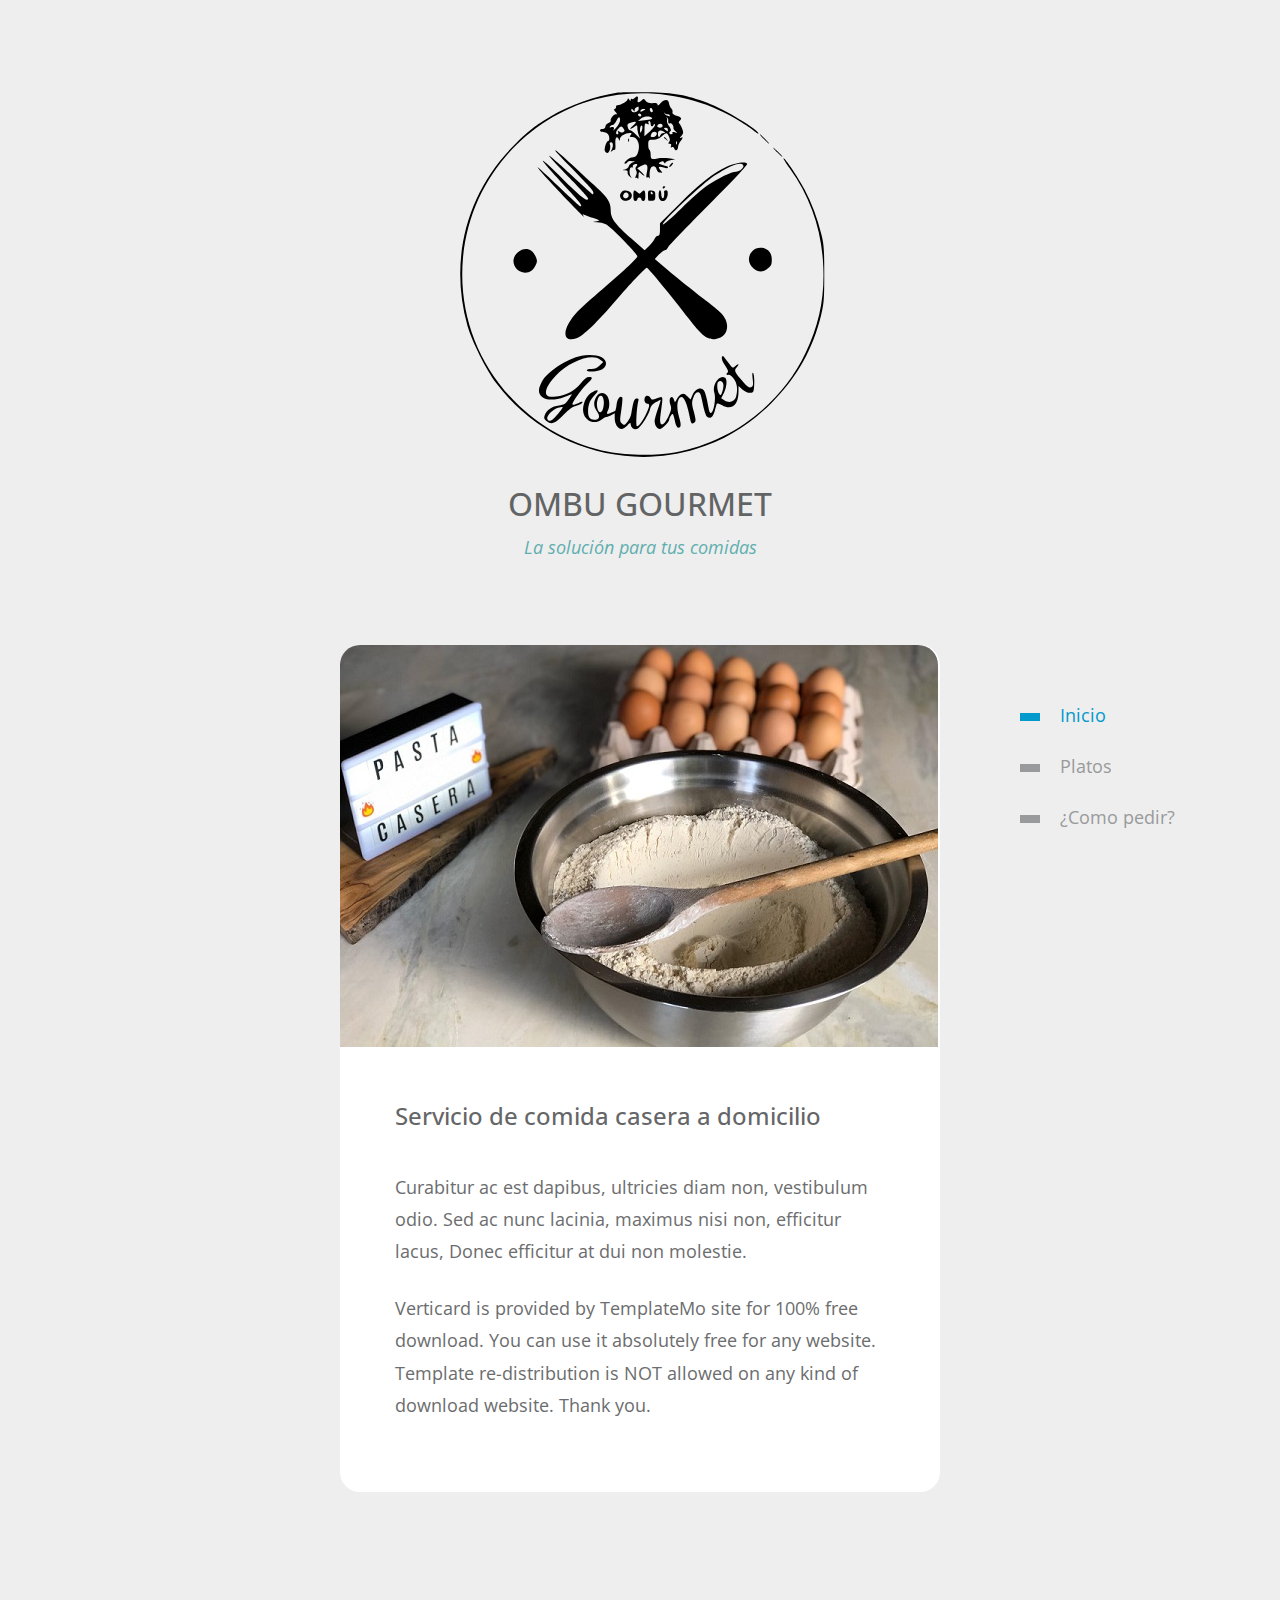
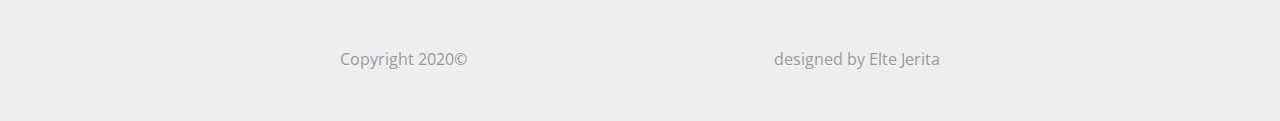
==== index.html @ eec0f23e "Update index.html" ====
<!DOCTYPE html>
<html lang="en">

<head>
  <meta charset="UTF-8" />
  <meta name="viewport" content="width=device-width, initial-scale=1.0" />
  <meta http-equiv="X-UA-Compatible" content="ie=edge" />
  <title>Ombu Gourmet</title>
  <link rel = "icon" href =  
"img/logoOmbuGourmet.svg" 
        type = "image/x-icon">

  <link rel="stylesheet" href="https://fonts.googleapis.com/css?family=Open+Sans:400,600" />
  <link rel="stylesheet" href="css/bootstrap.min.css" />
  <link rel="stylesheet" href="css/templatemo-style.css" />

</head>

<body>
  <div class="tm-page-container mx-auto">
    <header class="tm-header text-center">
      <div class="img-fluid"><img class="img-fluid" src="img/logoOmbuGourmet.svg" alt=""></div>
      <h1 class="tm-title text-uppercase">Ombu Gourmet</h1>
      <p class="tm-primary-color"><i>La solución para tus comidas</i></p>
    </header>

    <section class="tm-section">
      <nav class="tm-nav">
        <ul>
          <li class="active">
            <a href="index.html"><span class="tm-nav-deco"></span>Inicio</a>
          </li>
          <li>
            <a href="gallery.html"><span class="tm-nav-deco"></span>Platos</a>
          </li>
          <li>
            <a href="contact.html"><span class="tm-nav-deco"></span>¿Como pedir?</a>
          </li>
        </ul>
      </nav>
      <div class="tm-content-container">
        <figure class="mb-0">
          <img src="img/img-2.jpg" alt="Image" class="img-fluid tm-img" />
        </figure>
        <div class="tm-content">
          <h2 class="tm-page-title">Servicio de comida casera a domicilio</h2>
          <p class="mb-4">
            Curabitur ac est dapibus, ultricies diam non, vestibulum odio. Sed
            ac nunc lacinia, maximus nisi non, efficitur lacus, Donec efficitur
            at dui non molestie.
          </p>
          <p>
            Verticard is provided by TemplateMo site for 100% free download. You can use it absolutely free for any website. Template re-distribution is NOT allowed on any kind of download website. Thank you.
          </p>
        </div>
      </div>
    </section>

    <footer>
      <span>Copyright 2020©</span>
      <span>designed by Elte Jerita</span>
    </footer>
  </div>
</body>

</html>
---- css/templatemo-style.css ----
/*
Verticard Template
https://templatemo.com/tm-533-verticard
*/

body {
  font-family: "Open Sans", Arial, Helvetica, sans-serif;
  font-size: 18px;
  font-weight: 400;
  overflow-x: hidden;
  background-color: #eeeeee;
  color: #6C6D6E;
}

a {
  transition: all 0.3s ease;
}

a:hover,
a:focus {
  text-decoration: none;
}

p {
  line-height: 1.8;
}

.tm-primary-color {
  color: #61AEAE;
}

.tm-secondary-color {
  color: #0099CC;
}


.tm-page-container {
  max-width: 600px;
  width: 100%;  
}

.tm-section {
  margin-bottom: 155px;
  position: relative;
}

.tm-content-container {      
  border-radius: 20px;
  background-color: white;
}

.tm-nav {
  position: absolute;
  right: -250px;
  top: 45px;
}

.tm-nav > ul > li {
  list-style: none;
}

.tm-nav > ul > li > a {
  display: block;
  padding: 12px 15px;
  color: #999A9B;
}

.tm-nav > ul > li.active > a,
.tm-nav > ul > li > a:hover,
.tm-nav > ul > li > a:focus {
  color: #0299CC;
}

.tm-nav-deco {
  display: inline-block;
  width: 20px;
  height: 8px;
  background-color: #999A9B;
  vertical-align: middle;
  margin-right: 20px;
}

.tm-nav > ul > li.active > a > .tm-nav-deco,
.tm-nav > ul > li:hover > a > .tm-nav-deco
 {
  background-color: #0299CC;
}

.tm-content {  
  padding: 55px;
}

.tm-header {
  padding: 65px 15px;
}

.tm-title {
  font-size: 2rem;
  color: #626364;
}

.tm-page-title {
  font-size: 1.5rem;
  margin-bottom: 40px;
  color: #656667;
}

.tm-img {
  border-top-left-radius: 20px;
  border-top-right-radius: 20px;  
}

footer {
  font-size: 1rem;
  display: flex;
  justify-content: space-between;
  padding-bottom: 50px;
  color: #9A9B9C;
}

.tm-footer-link {
  color: #9A9B9C;
}

/* 
  Gallery Item Hover Effect
  https://tympanus.net/codrops/2014/06/19/ideas-for-subtle-hover-effects/
*/

/* Common style */
.tm-gallery-item figure {
	position: relative;	
	overflow: hidden;
	margin-bottom: 0;
	background: #3085a3;
	text-align: center;
	cursor: pointer;
}

.tm-gallery-item figure img {
	position: relative;
	display: block;
	min-height: 100%;
	max-width: 100%;
	opacity: 0.8;
}

.tm-gallery-item figure figcaption {
	color: #fff;
	text-transform: uppercase;
	font-size: 1.25em;
	-webkit-backface-visibility: hidden;
	backface-visibility: hidden;
}

.tm-gallery-item figure figcaption::before,
.tm-gallery-item figure figcaption::after {
	pointer-events: none;
}

.tm-gallery-item figure figcaption,
.tm-gallery-item figure figcaption > a {
	position: absolute;
	top: 0;
	left: 0;
	width: 100%;
	height: 100%;
}

/* Anchor will cover the whole item by default */
/* For some effects it will show as a button */
.tm-gallery-item figure figcaption > a {
	z-index: 1000;
	text-indent: 200%;
	white-space: nowrap;
	font-size: 0;
	opacity: 0;
}

.tm-gallery-item figure h2 {
	word-spacing: -0.15em;
	font-weight: 300;
}

.tm-gallery-item figure h2 span {	font-weight: 800; }

.tm-gallery-item figure h2,
.tm-gallery-item figure p {
	margin: 0;
}

.tm-gallery-item figure p {
	letter-spacing: 1px;
	font-size: 60.5%;
	max-width: 200px;
	margin: 0 auto;
}

/*---------------*/
/***** Bubba *****/
/*---------------*/

figure.effect-bubba {	background: #9e5406; }

figure.effect-bubba img {
	opacity: 1;
	-webkit-transition: opacity 0.35s;
	transition: opacity 0.35s;
}

figure.effect-bubba:hover img {
	opacity: 0.4;
}

figure.effect-bubba figcaption::before,
figure.effect-bubba figcaption::after {
	position: absolute;
	top: 15px;
	right: 15px;
	bottom: 15px;
	left: 15px;
	content: '';
	opacity: 0;
	-webkit-transition: opacity 0.35s, -webkit-transform 0.35s;
	transition: opacity 0.35s, transform 0.35s;
}

figure.effect-bubba figcaption::before {
	border-top: 1px solid #fff;
	border-bottom: 1px solid #fff;
	-webkit-transform: scale(0,1);
	transform: scale(0,1);
}

figure.effect-bubba figcaption::after {
	border-right: 1px solid #fff;
	border-left: 1px solid #fff;
	-webkit-transform: scale(1,0);
	transform: scale(1,0);
}

figure.effect-bubba h2 {
	font-size: 1.5rem;	
	-webkit-transition: -webkit-transform 0.35s;
	transition: transform 0.35s;
	-webkit-transform: translate3d(0,-5px,0);
	transform: translate3d(0,-5px,0);
	opacity: 0;
}

figure.effect-bubba p {
	width: 100%;
	padding: 10px;
	opacity: 0;
	-webkit-transition: opacity 0.35s, -webkit-transform 0.35s;
	transition: opacity 0.35s, transform 0.35s;
	-webkit-transform: translate3d(0,20px,0);
	transform: translate3d(0,20px,0);
}

figure.effect-bubba:hover figcaption::before,
figure.effect-bubba:hover figcaption::after {
	opacity: 1;
	-webkit-transform: scale(1);
	transform: scale(1);
}

figure.effect-bubba:hover h2,
figure.effect-bubba:hover p {
	opacity: 1;
	-webkit-transform: translate3d(0,0,0);
	transform: translate3d(0,0,0);
}

.tm-gallery {
  margin-top: 40px;
  margin-left: -30px;
  margin-right: -30px;
  margin-bottom: -20px;
}

.tm-gallery-item {
	margin-top: 15px;
	margin-bottom: 15px;
	max-width: 270px;
}

.tm-content-2 {
	padding-left: 45px;
	padding-right: 45px;
}

figcaption {
	display: flex;
	flex-direction: column;
	align-items: center;
	justify-content: center;
}

.tm-img-overlay-wrap {
	position: relative;
	min-height: 280px;
	background-image: url(../img/contact.jpg);
	background-repeat: no-repeat;
	background-size: cover;
	border-top-left-radius: 20px;
	border-top-right-radius: 20px;
}

.tm-img-overlay {
	border-top-left-radius: 20px;
	border-top-right-radius: 20px;
	position: absolute;
	top: 0;
	left: 0;
	width: 100%;
	height: 100%;
	background-color: rgba(0,0,0,0.5);
}

.tm-img-overlay-text {
	position: relative;
	z-index: 1000;
}

.tm-contact-form {
	max-width: 380px;
}

.form-group {
	margin-bottom: 35px;
}

.btn {
	font-size: 1.1rem;
	padding: 10px 35px;
	border: none;
}

.btn-primary {
	background-color: #9999CC;
}

.btn-primary:hover,
.btn-primary:focus {
	background-color: #9a9afc;
}

.tm-small {
	font-size: 90%;
}

@media (max-width: 945px) {
  .tm-nav {
    position: static;
  }

  .tm-page-container {
    padding-left: 15px;
    padding-right: 15px;
  }
}

@media (max-width: 575px) {
	.tm-gallery-item {
		max-width: 100%;
		height: auto;
	}
}

@media (max-width: 480px) {
  footer {
    display: block;
  }

  footer span {
    display: block;
    padding: 15px;
  }
}
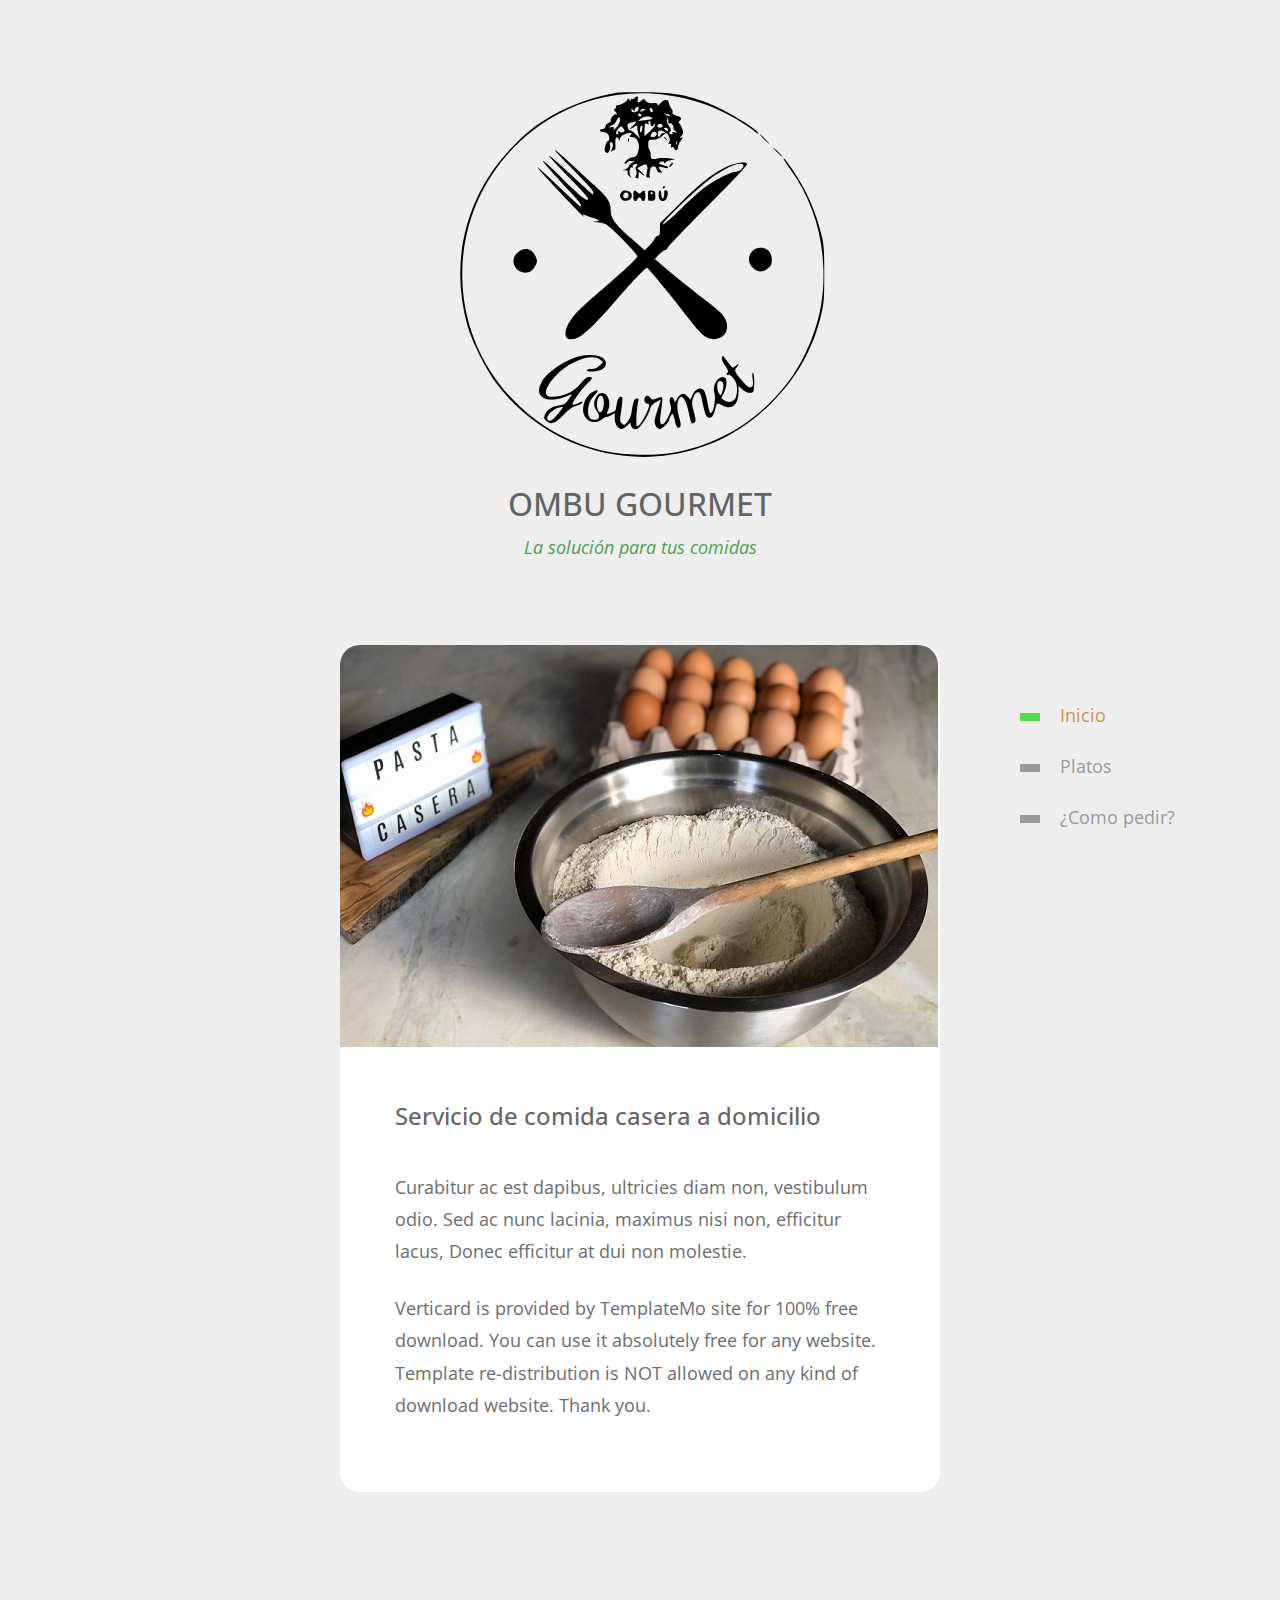
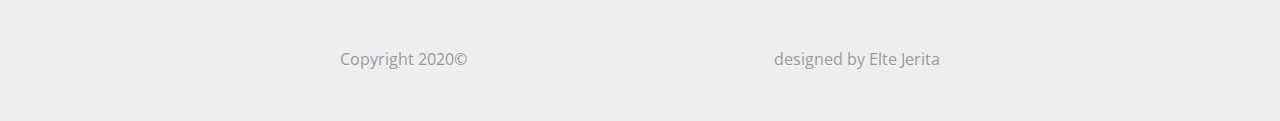
==== commit 2c28028d: "Change color" ====
--- a/index.html
+++ b/index.html
@@ -6,9 +6,7 @@
   <meta name="viewport" content="width=device-width, initial-scale=1.0" />
   <meta http-equiv="X-UA-Compatible" content="ie=edge" />
   <title>Ombu Gourmet</title>
-  <link rel = "icon" href =  
-"img/logoOmbuGourmet.svg" 
-        type = "image/x-icon">
+  <link rel = "icon" href =  "img/logoOmbuGourmet.svg" type = "image/x-icon">
 
   <link rel="stylesheet" href="https://fonts.googleapis.com/css?family=Open+Sans:400,600" />
   <link rel="stylesheet" href="css/bootstrap.min.css" />
@@ -28,13 +26,13 @@
       <nav class="tm-nav">
         <ul>
           <li class="active">
-            <a href="index.html"><span class="tm-nav-deco"></span>Inicio</a>
+            <a href="index.html"><span class="tm-nav-deco-gallery"></span>Inicio</a>
           </li>
           <li>
-            <a href="gallery.html"><span class="tm-nav-deco"></span>Platos</a>
+            <a href="gallery.html"><span class="tm-nav-deco-gallery"></span>Platos</a>
           </li>
           <li>
-            <a href="contact.html"><span class="tm-nav-deco"></span>¿Como pedir?</a>
+            <a href="contact.html"><span class="tm-nav-deco-gallery"></span>¿Como pedir?</a>
           </li>
         </ul>
       </nav>
--- a/css/templatemo-style.css
+++ b/css/templatemo-style.css
@@ -26,7 +26,7 @@
 }
 
 .tm-primary-color {
-  color: #61AEAE;
+  color: #539e53;
 }
 
 .tm-secondary-color {
@@ -65,10 +65,32 @@
   color: #999A9B;
 }
 
+.tm-nav-gallery {
+	position: absolute;
+	right: -250px;
+	top: 45px;
+  }
+  
+  .tm-nav-gallery > ul > li {
+	list-style: none;
+  }
+  
+  .tm-nav-gallery > ul > li > a {
+	display: block;
+	padding: 12px 15px;
+	color: #999A9B;
+  }
+
 .tm-nav > ul > li.active > a,
 .tm-nav > ul > li > a:hover,
 .tm-nav > ul > li > a:focus {
-  color: #0299CC;
+  color:#d4914a;
+}
+
+.tm-nav-gallery > ul > li.active > a,
+.tm-nav-gallery > ul > li > a:hover,
+.tm-nav-gallery > ul > li > a:focus {
+  color:#54e047;
 }
 
 .tm-nav-deco {
@@ -80,11 +102,27 @@
   margin-right: 20px;
 }
 
+.tm-nav-deco-gallery {
+	display: inline-block;
+	width: 20px;
+	height: 8px;
+	background-color: #999A9B;
+	vertical-align: middle;
+	margin-right: 20px;
+  }
+
 .tm-nav > ul > li.active > a > .tm-nav-deco,
 .tm-nav > ul > li:hover > a > .tm-nav-deco
  {
-  background-color: #0299CC;
-}
+  background-color: #d4914a;
+}
+
+.tm-nav > ul > li.active > a > .tm-nav-deco-gallery,
+.tm-nav > ul > li:hover > a > .tm-nav-deco-gallery
+ {
+  background-color: #56d84b;
+}
+
 
 .tm-content {  
   padding: 55px;
@@ -377,4 +415,12 @@
     display: block;
     padding: 15px;
   }
+}
+
+/* Custom stuff :P */
+
+.texto-central {
+	font-family: -apple-system, BlinkMacSystemFont, 'Segoe UI', Roboto, Oxygen, Ubuntu, Cantarell, 'Open Sans', 'Helvetica Neue', sans-serif;
+	align-content: center;
+	size: 30px;
 }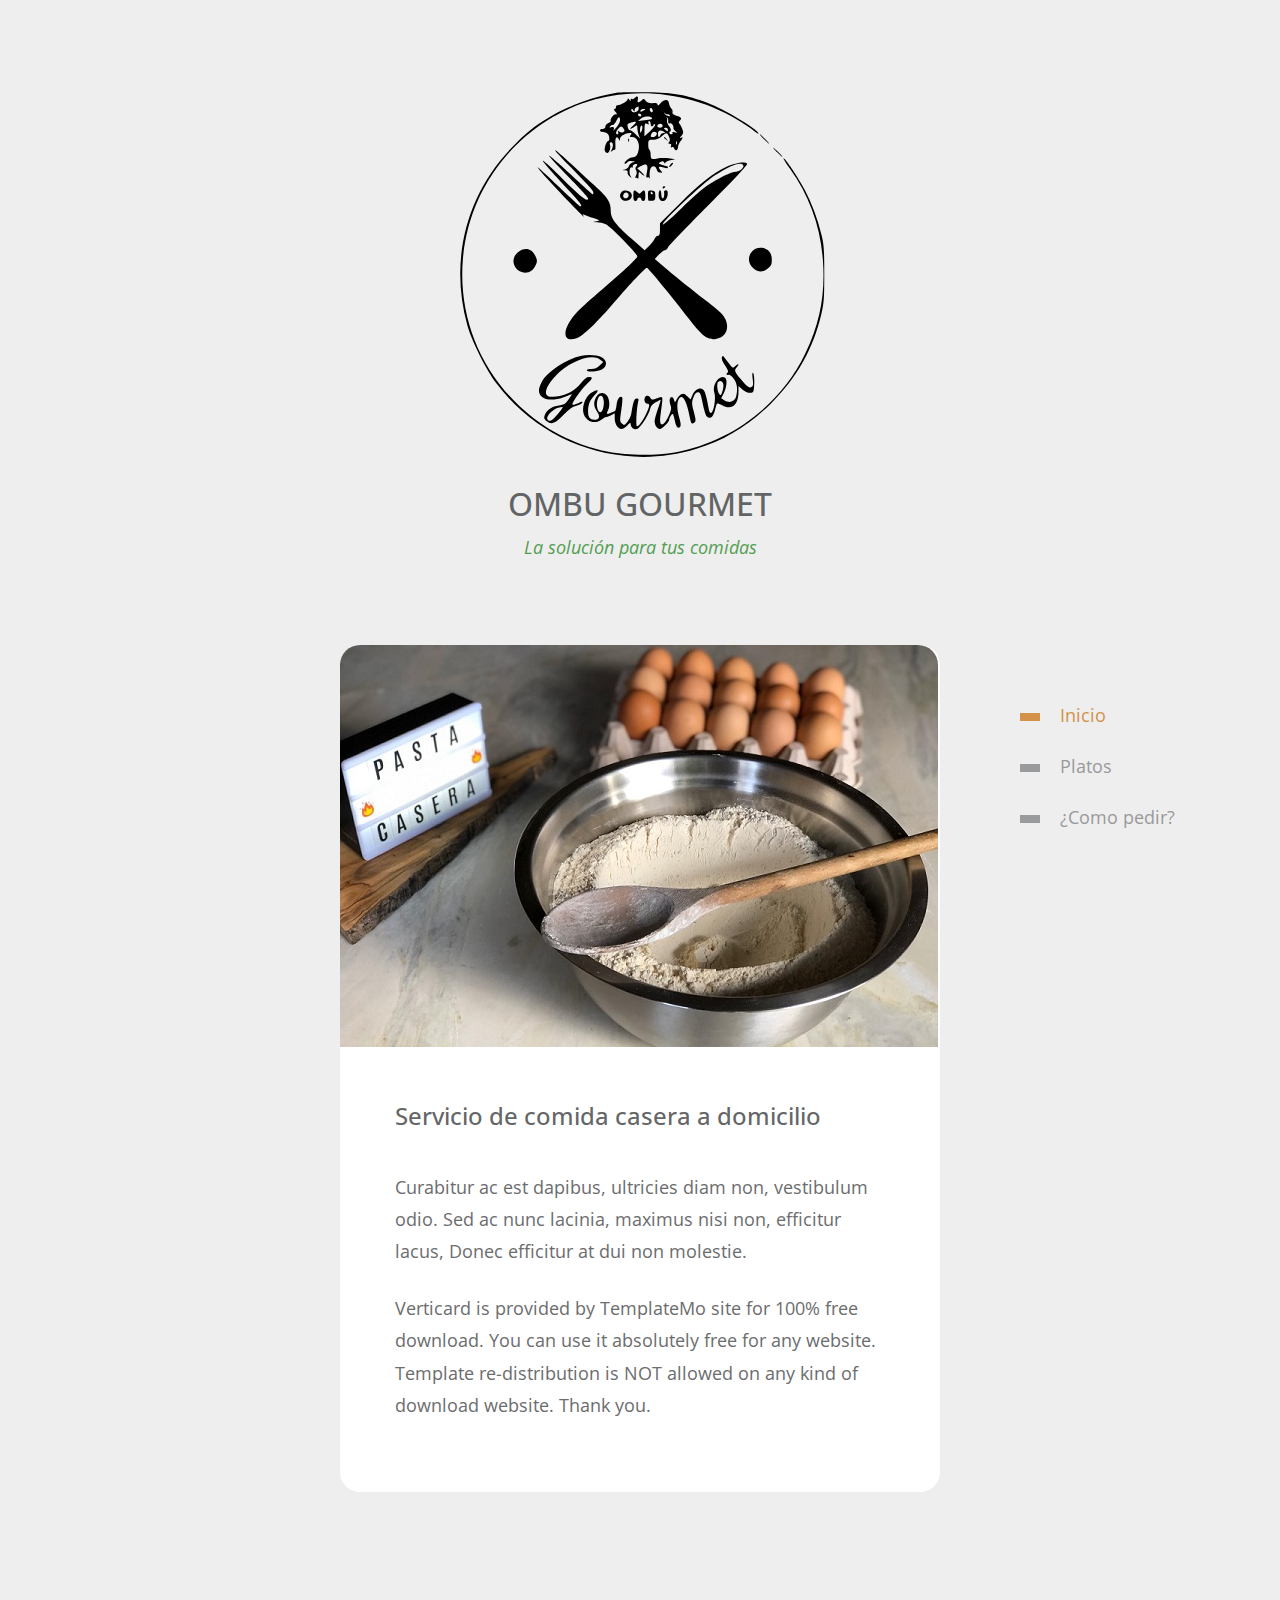
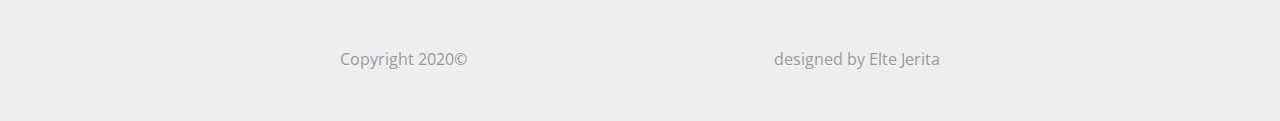
==== commit 46c93ecd: "Ya me perdi wey" ====
--- a/index.html
+++ b/index.html
@@ -26,13 +26,13 @@
       <nav class="tm-nav">
         <ul>
           <li class="active">
-            <a href="index.html"><span class="tm-nav-deco-gallery"></span>Inicio</a>
+            <a href="index.html"><span class="tm-nav-deco"></span>Inicio</a>
           </li>
           <li>
-            <a href="gallery.html"><span class="tm-nav-deco-gallery"></span>Platos</a>
+            <a href="gallery.html"><span class="tm-nav-deco"></span>Platos</a>
           </li>
           <li>
-            <a href="contact.html"><span class="tm-nav-deco-gallery"></span>¿Como pedir?</a>
+            <a href="contact.html"><span class="tm-nav-deco"></span>¿Como pedir?</a>
           </li>
         </ul>
       </nav>
--- a/css/templatemo-style.css
+++ b/css/templatemo-style.css
@@ -65,32 +65,10 @@
   color: #999A9B;
 }
 
-.tm-nav-gallery {
-	position: absolute;
-	right: -250px;
-	top: 45px;
-  }
-  
-  .tm-nav-gallery > ul > li {
-	list-style: none;
-  }
-  
-  .tm-nav-gallery > ul > li > a {
-	display: block;
-	padding: 12px 15px;
-	color: #999A9B;
-  }
-
 .tm-nav > ul > li.active > a,
 .tm-nav > ul > li > a:hover,
 .tm-nav > ul > li > a:focus {
   color:#d4914a;
-}
-
-.tm-nav-gallery > ul > li.active > a,
-.tm-nav-gallery > ul > li > a:hover,
-.tm-nav-gallery > ul > li > a:focus {
-  color:#54e047;
 }
 
 .tm-nav-deco {
@@ -102,27 +80,11 @@
   margin-right: 20px;
 }
 
-.tm-nav-deco-gallery {
-	display: inline-block;
-	width: 20px;
-	height: 8px;
-	background-color: #999A9B;
-	vertical-align: middle;
-	margin-right: 20px;
-  }
-
 .tm-nav > ul > li.active > a > .tm-nav-deco,
 .tm-nav > ul > li:hover > a > .tm-nav-deco
  {
   background-color: #d4914a;
 }
-
-.tm-nav > ul > li.active > a > .tm-nav-deco-gallery,
-.tm-nav > ul > li:hover > a > .tm-nav-deco-gallery
- {
-  background-color: #56d84b;
-}
-
 
 .tm-content {  
   padding: 55px;
@@ -415,12 +377,4 @@
     display: block;
     padding: 15px;
   }
-}
-
-/* Custom stuff :P */
-
-.texto-central {
-	font-family: -apple-system, BlinkMacSystemFont, 'Segoe UI', Roboto, Oxygen, Ubuntu, Cantarell, 'Open Sans', 'Helvetica Neue', sans-serif;
-	align-content: center;
-	size: 30px;
 }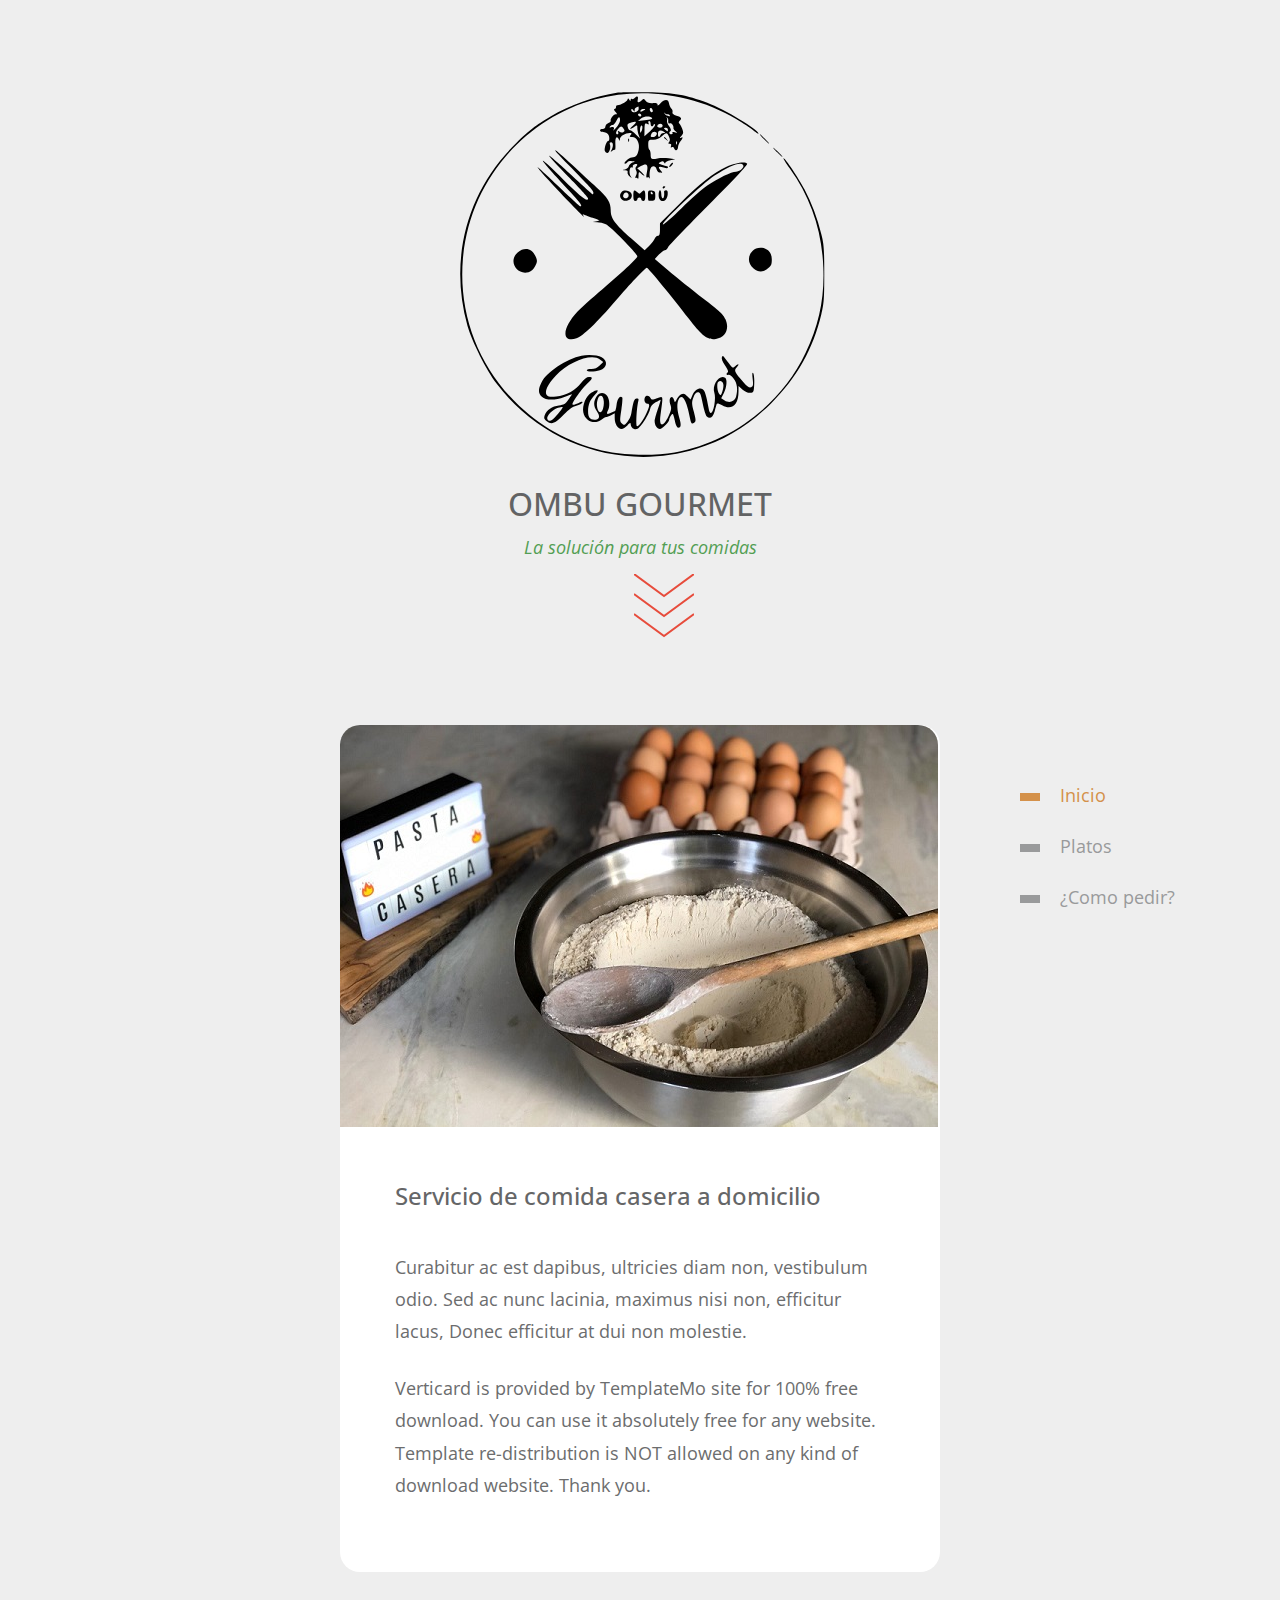
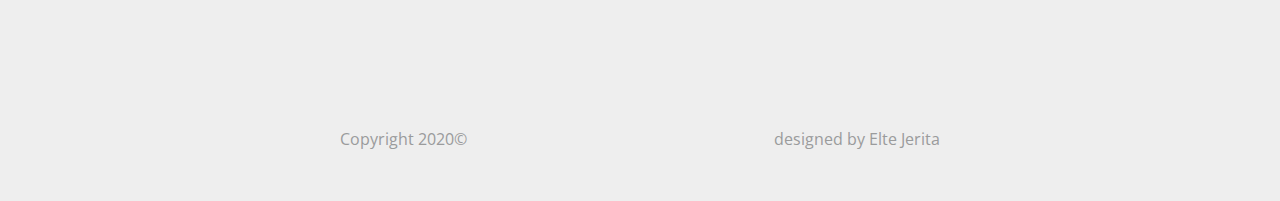
==== commit 22655b06: "A" ====
--- a/index.html
+++ b/index.html
@@ -19,7 +19,15 @@
     <header class="tm-header text-center">
       <div class="img-fluid"><img class="img-fluid" src="img/logoOmbuGourmet.svg" alt=""></div>
       <h1 class="tm-title text-uppercase">Ombu Gourmet</h1>
+      
       <p class="tm-primary-color"><i>La solución para tus comidas</i></p>
+      <div class="arrow-container" >
+        <svg class="arrow">
+          <path class="a1" d="M0 0 L30 22 L60 0"></path>
+          <path class="a2" d="M0 20 L30 42 L60 20"></path>
+          <path class="a3" d="M0 40 L30 62 L60 40"></path>
+        </svg>
+      </div>
     </header>
 
     <section class="tm-section">
--- a/css/templatemo-style.css
+++ b/css/templatemo-style.css
@@ -65,10 +65,32 @@
   color: #999A9B;
 }
 
+.tm-nav-gallery {
+	position: absolute;
+	right: -250px;
+	top: 45px;
+  }
+  
+  .tm-nav-gallery > ul > li {
+	list-style: none;
+  }
+  
+  .tm-nav-gallery > ul > li > a {
+	display: block;
+	padding: 12px 15px;
+	color: #999b9a;
+  }
+
 .tm-nav > ul > li.active > a,
 .tm-nav > ul > li > a:hover,
 .tm-nav > ul > li > a:focus {
   color:#d4914a;
+}
+
+.tm-nav-gallery > ul > li.active > a,
+.tm-nav-gallery > ul > li > a:hover,
+.tm-nav-gallery > ul > li > a:focus {
+  color: #539e53;
 }
 
 .tm-nav-deco {
@@ -80,11 +102,27 @@
   margin-right: 20px;
 }
 
+.tm-nav-deco-gallery {
+	display: inline-block;
+	width: 20px;
+	height: 8px;
+	background-color: #999A9B;
+	vertical-align: middle;
+	margin-right: 20px;
+  }
+
 .tm-nav > ul > li.active > a > .tm-nav-deco,
 .tm-nav > ul > li:hover > a > .tm-nav-deco
  {
   background-color: #d4914a;
 }
+
+.tm-nav-gallery > ul > li.active > a > .tm-nav-deco-gallery,
+.tm-nav-gallery > ul > li:hover > a > .tm-nav-deco-gallery
+ {
+  background-color:  #539e53;
+}
+
 
 .tm-content {  
   padding: 55px;
@@ -282,7 +320,7 @@
 .tm-gallery-item {
 	margin-top: 15px;
 	margin-bottom: 15px;
-	max-width: 270px;
+	max-width: 230px;
 }
 
 .tm-content-2 {
@@ -377,4 +415,47 @@
     display: block;
     padding: 15px;
   }
+}
+
+/* Custom stuff :P */
+
+.texto-central {
+	font-family: -apple-system, BlinkMacSystemFont, 'Segoe UI', Roboto, Oxygen, Ubuntu, Cantarell, 'Open Sans', 'Helvetica Neue', sans-serif;
+	align-content: center;
+	size: 30px;
+}
+
+/* set arrow positioning */
+.arrow {
+	width: 60px;
+	height: 82px;
+	position: absolute; /* don't forget set container to relative */
+	left: 49%;
+	margin-left: 0px;
+	bottom: 5%;
+  z-index:999;
+}
+/* set arrow styles */
+.arrow path {
+	stroke: #e74c3c;
+	stroke-width: 2px;
+	fill: transparent;	
+	animation: down 2s infinite;
+}
+/* arrow keyframe animation */
+@keyframes down{
+0% { opacity:0 }
+25% { opacity:1 }
+75% { opacity:0 }
+100% { opacity:0 }
+}
+/* arrow animation delay */
+.arrow path.a1{	animation-delay:-1s; }
+.arrow path.a2{	animation-delay:-.5s; }
+.arrow path.a3{	animation-delay:0s; }
+
+/* Contenedor de la flecha*/
+.arrow-container {
+	position: relative;
+	padding-top: 80px;
 }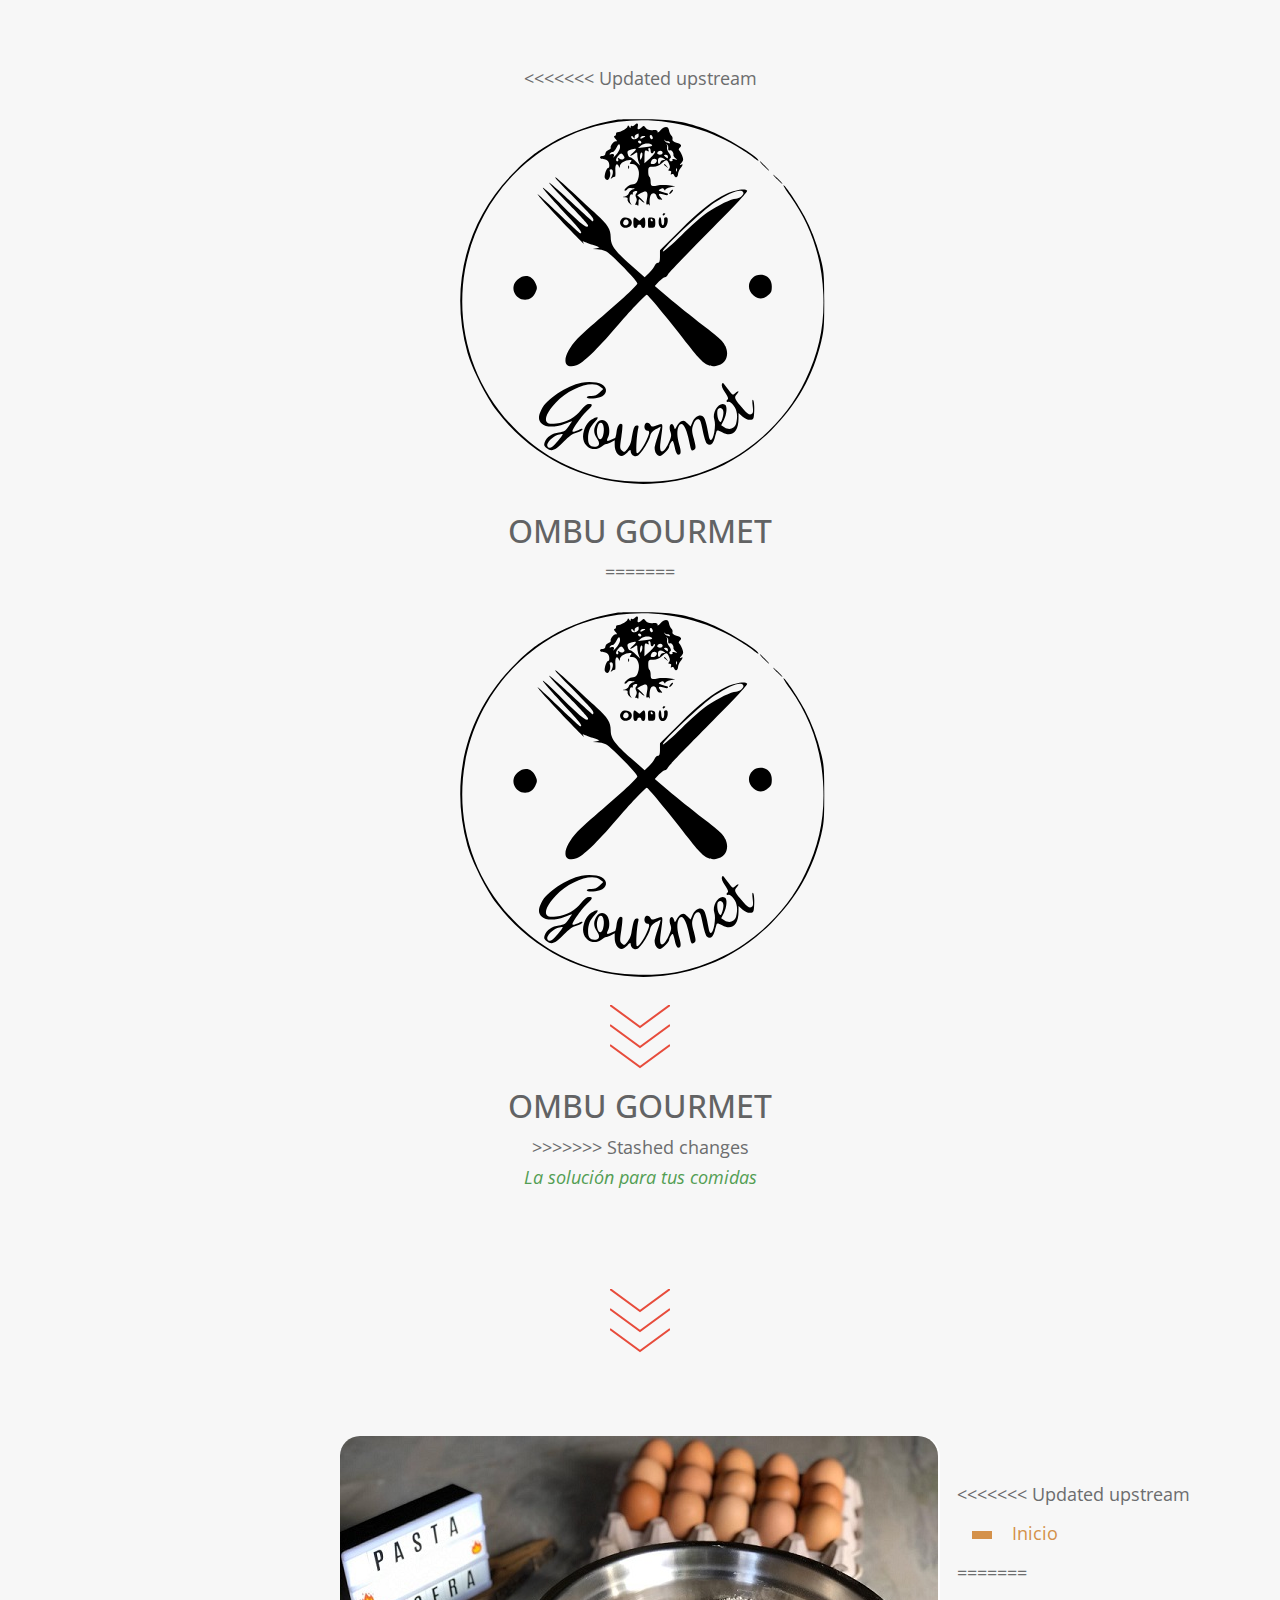
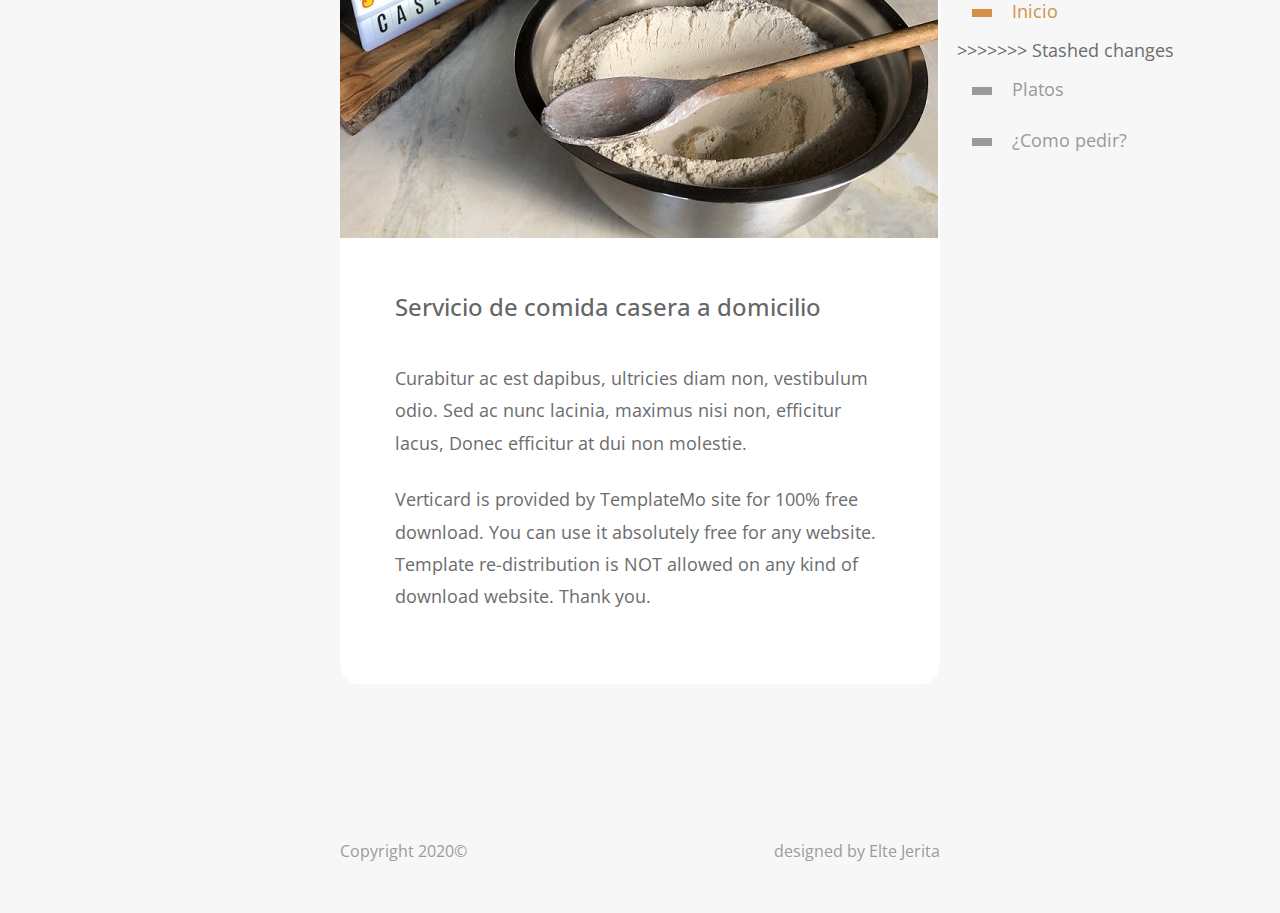
==== commit 206b3d11: "A ver wey" ====
--- a/index.html
+++ b/index.html
@@ -17,9 +17,31 @@
 <body>
   <div class="tm-page-container mx-auto">
     <header class="tm-header text-center">
+<<<<<<< Updated upstream
       <div class="img-fluid"><img class="img-fluid" src="img/logoOmbuGourmet.svg" alt=""></div>
       <h1 class="tm-title text-uppercase">Ombu Gourmet</h1>
       
+=======
+
+    <div class="img-fluid"><img class="img-fluid" src="img/logoOmbuGourmet.svg" alt=""></div>
+    <div class="container">
+ 
+        <div >
+          <a href="#section2">
+          <svg class="arrow">
+            <path class="a1" d="M0 0 L30 22 L60 0"></path>
+            <path class="a2" d="M0 20 L30 42 L60 20"></path>
+            <path class="a3" d="M0 40 L30 62 L60 40"></path>
+          </svg></a>
+      </div>
+ 
+
+    </div>
+      
+      
+
+        <h1 class="tm-title text-uppercase"><a src="/?" id="section2"></a>Ombu Gourmet</h1>
+>>>>>>> Stashed changes
       <p class="tm-primary-color"><i>La solución para tus comidas</i></p>
       <div class="arrow-container" >
         <svg class="arrow">
@@ -34,7 +56,11 @@
       <nav class="tm-nav">
         <ul>
           <li class="active">
+<<<<<<< Updated upstream
             <a href="index.html"><span class="tm-nav-deco"></span>Inicio</a>
+=======
+            <a href="index.html" ><span class="tm-nav-deco"></span>Inicio</a>
+>>>>>>> Stashed changes
           </li>
           <li>
             <a href="gallery.html"><span class="tm-nav-deco"></span>Platos</a>
@@ -67,6 +93,8 @@
       <span>designed by Elte Jerita</span>
     </footer>
   </div>
+  <script src="https://ajax.googleapis.com/ajax/libs/jquery/3.3.1/jquery.min.js"></script>
+  <script src="js/index.js"></script>
 </body>
 
 </html>--- a/css/templatemo-style.css
+++ b/css/templatemo-style.css
@@ -8,7 +8,7 @@
   font-size: 18px;
   font-weight: 400;
   overflow-x: hidden;
-  background-color: #eeeeee;
+  background-color: #f7f7f7;
   color: #6C6D6E;
 }
 
@@ -78,7 +78,11 @@
   .tm-nav-gallery > ul > li > a {
 	display: block;
 	padding: 12px 15px;
+<<<<<<< Updated upstream
 	color: #999b9a;
+=======
+	color: #999b99;
+>>>>>>> Stashed changes
   }
 
 .tm-nav > ul > li.active > a,
@@ -90,7 +94,11 @@
 .tm-nav-gallery > ul > li.active > a,
 .tm-nav-gallery > ul > li > a:hover,
 .tm-nav-gallery > ul > li > a:focus {
+<<<<<<< Updated upstream
   color: #539e53;
+=======
+  color:#539e53;
+>>>>>>> Stashed changes
 }
 
 .tm-nav-deco {
@@ -106,7 +114,7 @@
 	display: inline-block;
 	width: 20px;
 	height: 8px;
-	background-color: #999A9B;
+	background-color: #539e53;
 	vertical-align: middle;
 	margin-right: 20px;
   }
@@ -400,6 +408,8 @@
 }
 
 @media (max-width: 575px) {
+	
+
 	.tm-gallery-item {
 		max-width: 100%;
 		height: auto;
@@ -429,7 +439,11 @@
 .arrow {
 	width: 60px;
 	height: 82px;
+<<<<<<< Updated upstream
 	position: absolute; /* don't forget set container to relative */
+=======
+	position: relative; /* don't forget set container to relative */
+>>>>>>> Stashed changes
 	left: 49%;
 	margin-left: 0px;
 	bottom: 5%;
@@ -452,10 +466,14 @@
 /* arrow animation delay */
 .arrow path.a1{	animation-delay:-1s; }
 .arrow path.a2{	animation-delay:-.5s; }
+<<<<<<< Updated upstream
 .arrow path.a3{	animation-delay:0s; }
 
 /* Contenedor de la flecha*/
 .arrow-container {
 	position: relative;
 	padding-top: 80px;
-}+}
+=======
+.arrow path.a3{	animation-delay:0s; }
+>>>>>>> Stashed changes
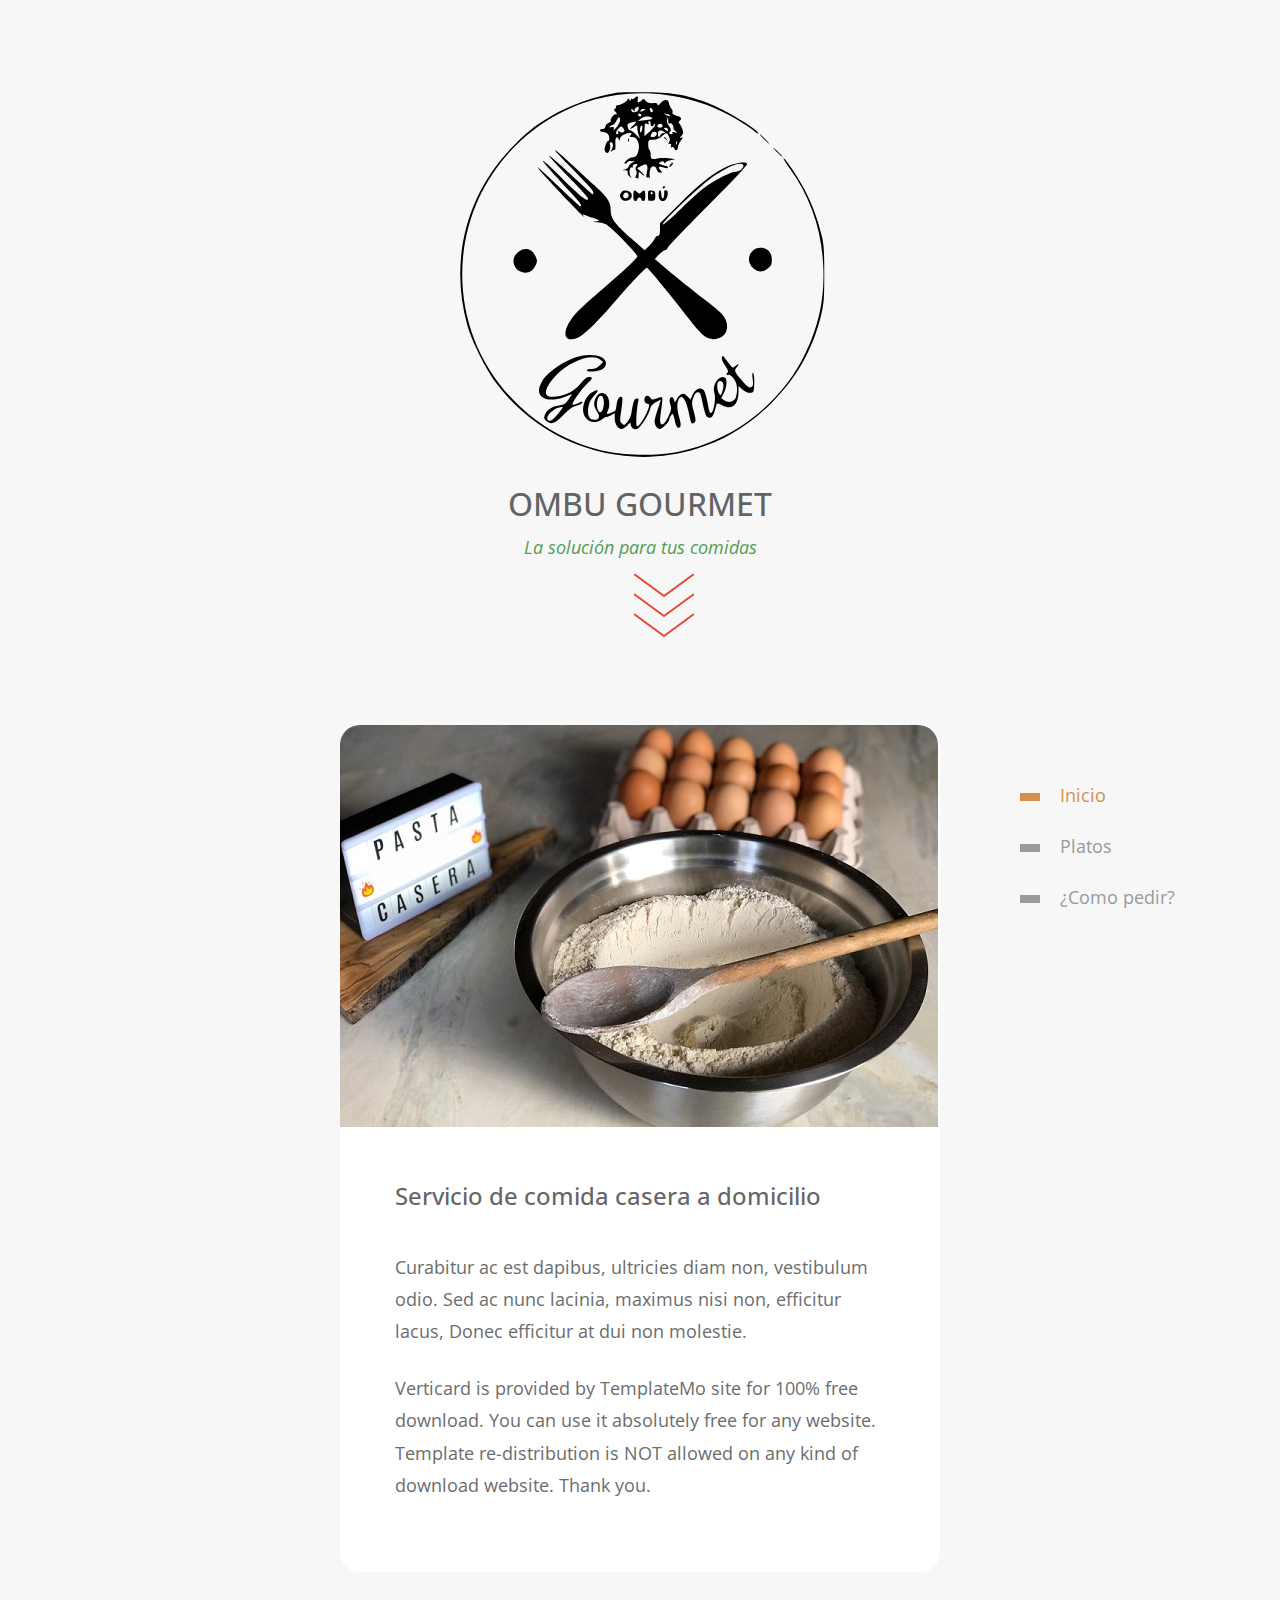
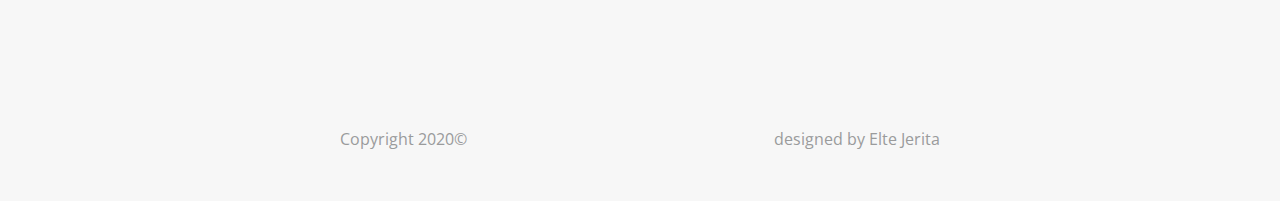
==== commit d800c6e8: "Merge branch 'main' of https://github.com/juantejer4/Og-Project into main" ====
--- a/index.html
+++ b/index.html
@@ -17,31 +17,9 @@
 <body>
   <div class="tm-page-container mx-auto">
     <header class="tm-header text-center">
-<<<<<<< Updated upstream
       <div class="img-fluid"><img class="img-fluid" src="img/logoOmbuGourmet.svg" alt=""></div>
       <h1 class="tm-title text-uppercase">Ombu Gourmet</h1>
       
-=======
-
-    <div class="img-fluid"><img class="img-fluid" src="img/logoOmbuGourmet.svg" alt=""></div>
-    <div class="container">
- 
-        <div >
-          <a href="#section2">
-          <svg class="arrow">
-            <path class="a1" d="M0 0 L30 22 L60 0"></path>
-            <path class="a2" d="M0 20 L30 42 L60 20"></path>
-            <path class="a3" d="M0 40 L30 62 L60 40"></path>
-          </svg></a>
-      </div>
- 
-
-    </div>
-      
-      
-
-        <h1 class="tm-title text-uppercase"><a src="/?" id="section2"></a>Ombu Gourmet</h1>
->>>>>>> Stashed changes
       <p class="tm-primary-color"><i>La solución para tus comidas</i></p>
       <div class="arrow-container" >
         <svg class="arrow">
@@ -56,11 +34,7 @@
       <nav class="tm-nav">
         <ul>
           <li class="active">
-<<<<<<< Updated upstream
             <a href="index.html"><span class="tm-nav-deco"></span>Inicio</a>
-=======
-            <a href="index.html" ><span class="tm-nav-deco"></span>Inicio</a>
->>>>>>> Stashed changes
           </li>
           <li>
             <a href="gallery.html"><span class="tm-nav-deco"></span>Platos</a>
--- a/css/templatemo-style.css
+++ b/css/templatemo-style.css
@@ -78,11 +78,7 @@
   .tm-nav-gallery > ul > li > a {
 	display: block;
 	padding: 12px 15px;
-<<<<<<< Updated upstream
 	color: #999b9a;
-=======
-	color: #999b99;
->>>>>>> Stashed changes
   }
 
 .tm-nav > ul > li.active > a,
@@ -94,13 +90,10 @@
 .tm-nav-gallery > ul > li.active > a,
 .tm-nav-gallery > ul > li > a:hover,
 .tm-nav-gallery > ul > li > a:focus {
-<<<<<<< Updated upstream
-  color: #539e53;
-=======
+
   color:#539e53;
->>>>>>> Stashed changes
-}
-
+
+}
 .tm-nav-deco {
   display: inline-block;
   width: 20px;
@@ -109,6 +102,7 @@
   vertical-align: middle;
   margin-right: 20px;
 }
+
 
 .tm-nav-deco-gallery {
 	display: inline-block;
@@ -439,11 +433,7 @@
 .arrow {
 	width: 60px;
 	height: 82px;
-<<<<<<< Updated upstream
 	position: absolute; /* don't forget set container to relative */
-=======
-	position: relative; /* don't forget set container to relative */
->>>>>>> Stashed changes
 	left: 49%;
 	margin-left: 0px;
 	bottom: 5%;
@@ -466,7 +456,6 @@
 /* arrow animation delay */
 .arrow path.a1{	animation-delay:-1s; }
 .arrow path.a2{	animation-delay:-.5s; }
-<<<<<<< Updated upstream
 .arrow path.a3{	animation-delay:0s; }
 
 /* Contenedor de la flecha*/
@@ -474,6 +463,4 @@
 	position: relative;
 	padding-top: 80px;
 }
-=======
-.arrow path.a3{	animation-delay:0s; }
->>>>>>> Stashed changes
+
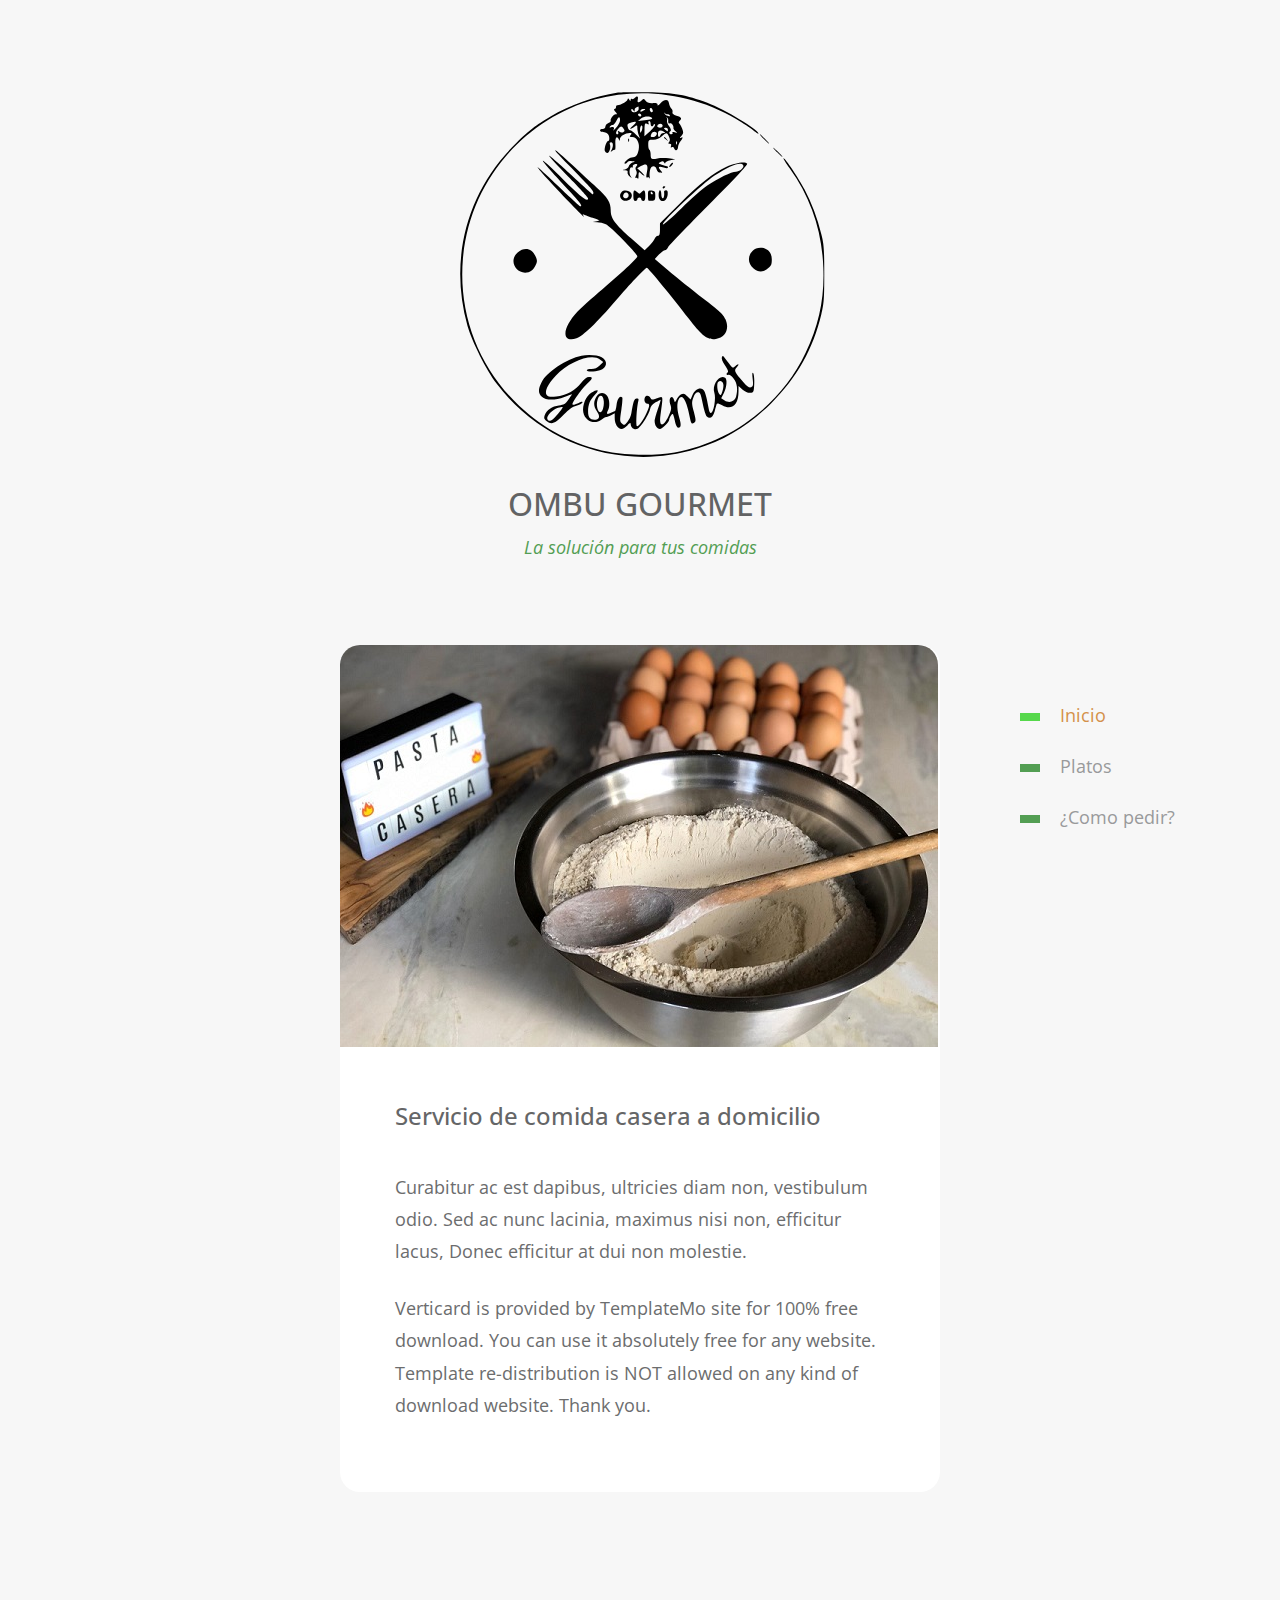
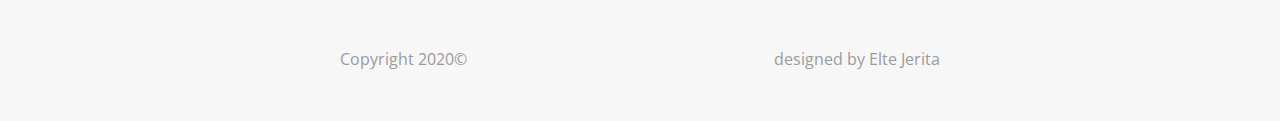
==== commit c59ca24e: "A ver wey" ====
--- a/index.html
+++ b/index.html
@@ -19,28 +19,20 @@
     <header class="tm-header text-center">
       <div class="img-fluid"><img class="img-fluid" src="img/logoOmbuGourmet.svg" alt=""></div>
       <h1 class="tm-title text-uppercase">Ombu Gourmet</h1>
-      
       <p class="tm-primary-color"><i>La solución para tus comidas</i></p>
-      <div class="arrow-container" >
-        <svg class="arrow">
-          <path class="a1" d="M0 0 L30 22 L60 0"></path>
-          <path class="a2" d="M0 20 L30 42 L60 20"></path>
-          <path class="a3" d="M0 40 L30 62 L60 40"></path>
-        </svg>
-      </div>
     </header>
 
     <section class="tm-section">
       <nav class="tm-nav">
         <ul>
           <li class="active">
-            <a href="index.html"><span class="tm-nav-deco"></span>Inicio</a>
+            <a href="index.html"><span class="tm-nav-deco-gallery"></span>Inicio</a>
           </li>
           <li>
-            <a href="gallery.html"><span class="tm-nav-deco"></span>Platos</a>
+            <a href="gallery.html"><span class="tm-nav-deco-gallery"></span>Platos</a>
           </li>
           <li>
-            <a href="contact.html"><span class="tm-nav-deco"></span>¿Como pedir?</a>
+            <a href="contact.html"><span class="tm-nav-deco-gallery"></span>¿Como pedir?</a>
           </li>
         </ul>
       </nav>
--- a/css/templatemo-style.css
+++ b/css/templatemo-style.css
@@ -78,7 +78,7 @@
   .tm-nav-gallery > ul > li > a {
 	display: block;
 	padding: 12px 15px;
-	color: #999b9a;
+	color: #999A9B;
   }
 
 .tm-nav > ul > li.active > a,
@@ -90,6 +90,11 @@
 .tm-nav-gallery > ul > li.active > a,
 .tm-nav-gallery > ul > li > a:hover,
 .tm-nav-gallery > ul > li > a:focus {
+<<<<<<< HEAD
+=======
+  color:#54e047;
+}
+>>>>>>> parent of 22655b0... A
 
   color:#539e53;
 
@@ -119,10 +124,10 @@
   background-color: #d4914a;
 }
 
-.tm-nav-gallery > ul > li.active > a > .tm-nav-deco-gallery,
-.tm-nav-gallery > ul > li:hover > a > .tm-nav-deco-gallery
+.tm-nav > ul > li.active > a > .tm-nav-deco-gallery,
+.tm-nav > ul > li:hover > a > .tm-nav-deco-gallery
  {
-  background-color:  #539e53;
+  background-color: #56d84b;
 }
 
 
@@ -322,7 +327,7 @@
 .tm-gallery-item {
 	margin-top: 15px;
 	margin-bottom: 15px;
-	max-width: 230px;
+	max-width: 270px;
 }
 
 .tm-content-2 {
@@ -427,6 +432,7 @@
 	font-family: -apple-system, BlinkMacSystemFont, 'Segoe UI', Roboto, Oxygen, Ubuntu, Cantarell, 'Open Sans', 'Helvetica Neue', sans-serif;
 	align-content: center;
 	size: 30px;
+<<<<<<< HEAD
 }
 
 /* set arrow positioning */
@@ -464,3 +470,6 @@
 	padding-top: 80px;
 }
 
+=======
+}
+>>>>>>> parent of 22655b0... A
